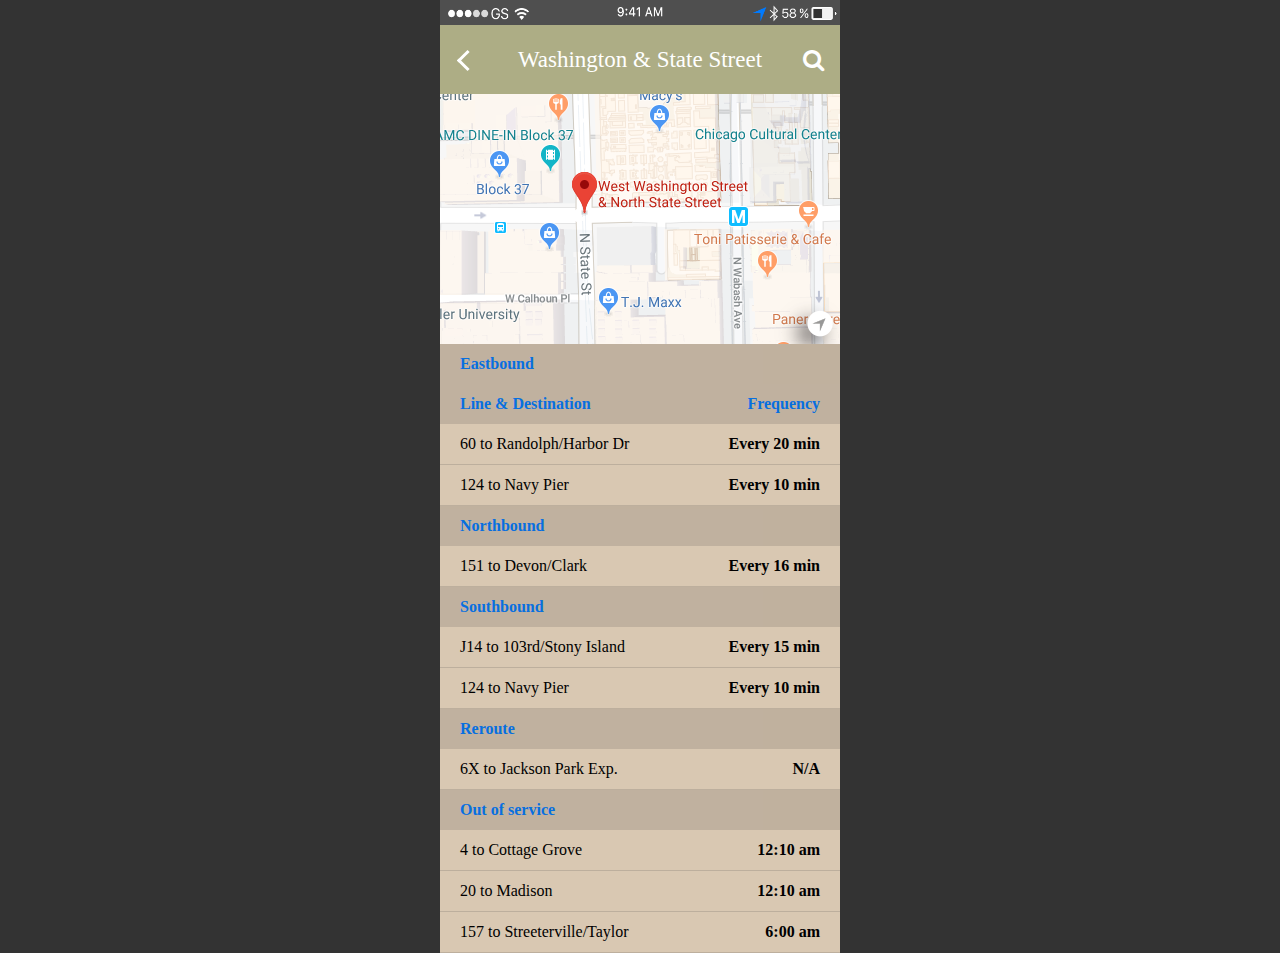
==== indeex.html @ e88f370f "first commit" ====
<!DOCTYPE html>
<html>
  <head>
    <meta charset="utf-8">
    <title></title>
    <link rel="stylesheet" type="text/css" href="css/reset.css">
    <link rel="stylesheet" type="text/css" href="css/stylee.css" />
      <link href="http://cdnjs.cloudflare.com/ajax/libs/font-awesome/4.3.0/css/font-awesome.css" 
  rel="stylesheet"  type='text/css'>
  </head>
  <body>
    <section class="container">
         <div class="top"></div>
        <div class="header">
            <h1>Washington & State Street</h1>
        <i class="arrow left"></i>
                <i class="fa fa-search" aria-hidden="true" style="font-size: 2.3em;"></i>
                    </div>
            <section class="image">
              <div class="route" div id="content-wrapper"></div>
        </section>
      </section>
        <section class="lists">
            <ul>
        <div class="content2">
            <li><span class="title">Eastbound</span></li>    
        </div>
        <div class="content2">
            <li class="label">Line & Destination</li>
            <li class="label2">Frequency</li>
              </div>
        <div class="content">
            <li>60 to Randolph/Harbor Dr</li>
            <li class="minutes">Every 20 min</li>
            </div>
       <div class="content">
           <li>124 to Navy Pier</li>
            <li class="minutes">Every 10 min</li>
              </div>
            <div class="content2">
            <li><span class="title">Northbound</span></li>
            </div>
            <div class="content">
            <li>151 to Devon/Clark</li>
            <li class="minutes">Every 16 min</li>
            </div>
               <div class="content2">
            <li><span class="title">Southbound</span></li>
            </div>
          <div class="content">
              <li>J14 to 103rd/Stony Island</li>
            <li class="minutes">Every 15 min</li>
          </div>
          <div class="content">
              <li>124 to Navy Pier</li>
            <li class="minutes">Every 10 min</li>
            </div>
            <div class="content2">
            <li><span class="title">Reroute</span></li>
            </div>
          <div class="content">
              <li>6X to Jackson Park Exp.</li>
            <li class="minutes">N/A</li>
          </div>
              <div class="content2">
            <li><span class="title">Out of service</span></li>
            </div>
          <div class="content">
              <li>4 to Cottage Grove</li>
            <li class="minutes">12:10 am</li>
          </div>
          <div class="content">
              <li>20 to Madison</li>
            <li class="minutes">12:10 am</li>
          </div>
          <div class="content">
              <li>157 to Streeterville/Taylor</li>
            <li class="minutes">6:00 am</li>
          </div>
            </ul>
      </section>
  </body>
</html>
---- css/stylee.css ----
*, *:before, *:after {
  box-sizing: border-box;
}

body {
  background-color: #333;
  font-family: sans-serif;
  font-size: 10px;
  padding: 0px;
}

.container, .lists {
  margin: 0 auto;
  width: 400px;
}

.fa {
  display: inline-block;
  position: relative;
  left: 345px;
  color: white;
  bottom: 23px;
}

.left {
    transform: rotate(135deg);
    -webkit-transform: rotate(135deg);
    border: solid white;
    border-width: 0 3px 3px 0;
    display: inline-block;
    padding: 6px;
    position: relative;
    bottom: 23px;
    left: 20px;
}

.route {
  height: 250px;
  background-image: url(../map.png);
  background-position: fixed; 
  width: 100%;
}

.top {
  background-image: url(../top.png);
  height: 25px;
  background-size: cover;
}

.content, .content2 {
  background-color: #D9C8B2;
  box-sizing: border-box;
  padding-top: 3%; 
  padding-bottom: 7%;
  width: 100%; 
}

.content {
  border-bottom: .5px solid #BDAF9D;

}

.content2 {
    opacity: 0.85;
}

.title {
  background-color: #D9C8B2;
}

.content:hover {
  background-color: lightgoldenrodyellow; 
}

h1 {
  font-size: 23px;
  font-family: "Helvetica Neue";
  text-align: center;
  color: white;
  padding-top: 23px;
}

.header {
  background-color: #ADAD85;
}

li {
  font-size: 16px;
  font-family: "Helvetica Neue";
  display: inline; 
  position: relative; 
  float: left; 
  padding-left: 20px; 
  font-weight: 500; 
}

li.minutes {
  display: inline; 
  position: relative; 
  padding-right: 20px; 
  float: right; 
  font-weight: 600;
  font-family: "Helvetica Neue"; 
}

li.label { 
    font-size: 16px; 
    color: rgb(0, 122, 255);
    font-weight: 600;
    font-family: "Helvetica Neue";
}

li.label2 {
    display: inline; 
    position: relative; 
    padding-right: 20px; 
    float: right; 
    font-size: 16px; 
    color: rgb(0, 122, 255); 
    font-weight: 600; 
}

li span.title {
    color: rgb(0, 122, 255); 
    font-size: 16px;
    font-weight: 600; 
    font-family: "Helvetica Neue"
}
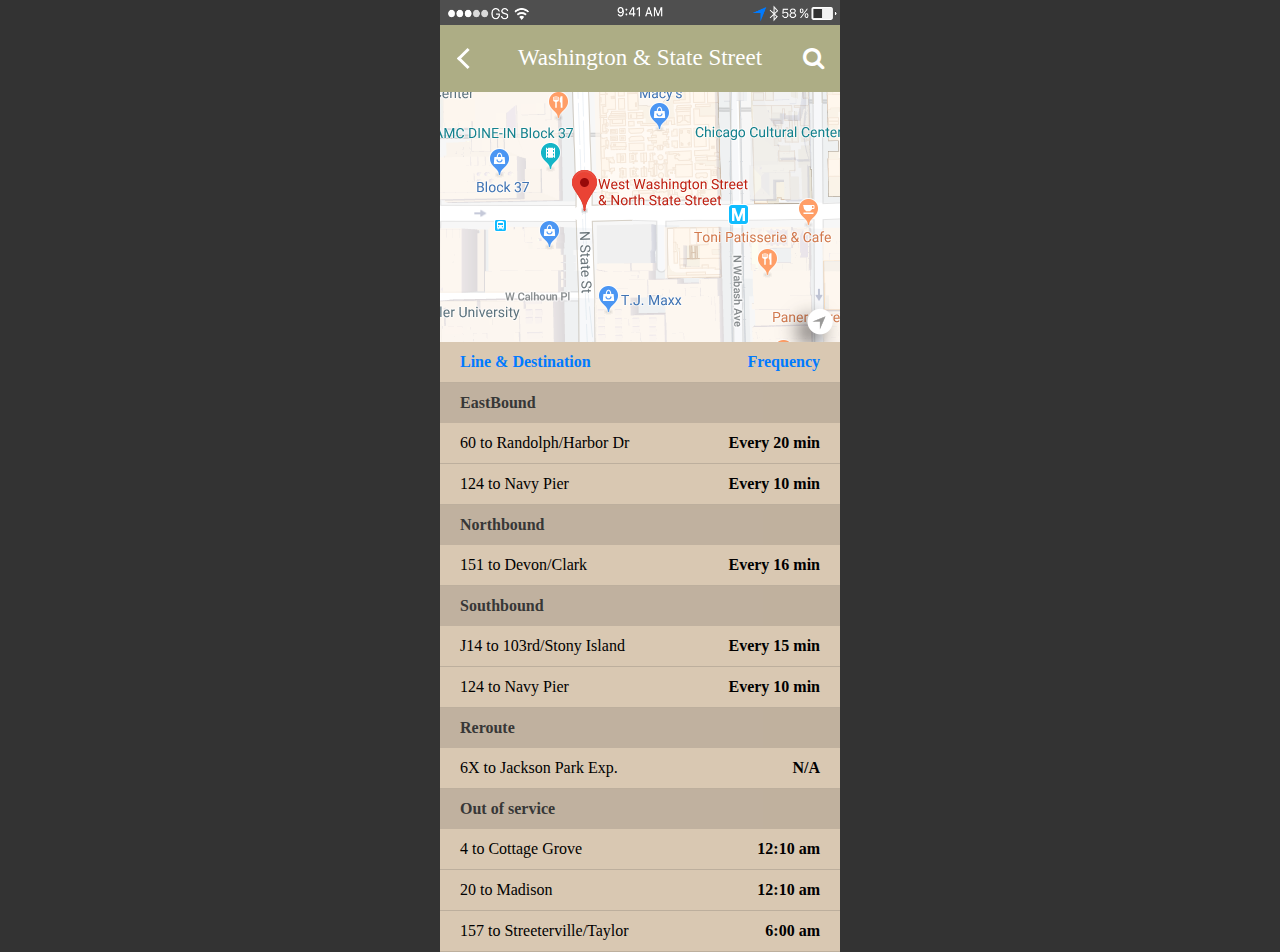
==== commit 03c0e44b: "third commit" ====
--- a/indeex.html
+++ b/indeex.html
@@ -22,61 +22,61 @@
       </section>
         <section class="lists">
             <ul>
-        <div class="content2">
-            <li><span class="title">Eastbound</span></li>    
-        </div>
-        <div class="content2">
+        <ul class="content">
             <li class="label">Line & Destination</li>
             <li class="label2">Frequency</li>
-              </div>
-        <div class="content">
+              </ul>
+        <ul class="content2">
+            <li><span class="title">EastBound</span></li>
+        </ul>
+        <ul class="content">
             <li>60 to Randolph/Harbor Dr</li>
             <li class="minutes">Every 20 min</li>
-            </div>
-       <div class="content">
+            </ul>
+       <ul class="content">
            <li>124 to Navy Pier</li>
             <li class="minutes">Every 10 min</li>
-              </div>
-            <div class="content2">
+              </ul>
+            <ul class="content2">
             <li><span class="title">Northbound</span></li>
-            </div>
-            <div class="content">
+            </ul>
+            <ul class="content">
             <li>151 to Devon/Clark</li>
             <li class="minutes">Every 16 min</li>
-            </div>
-               <div class="content2">
+            </ul>
+               <ul class="content2">
             <li><span class="title">Southbound</span></li>
-            </div>
-          <div class="content">
+            </ul>
+          <ul class="content">
               <li>J14 to 103rd/Stony Island</li>
             <li class="minutes">Every 15 min</li>
-          </div>
-          <div class="content">
+          </ul>
+          <ul class="content">
               <li>124 to Navy Pier</li>
             <li class="minutes">Every 10 min</li>
-            </div>
-            <div class="content2">
+            </ul>
+            <ul class="content2">
             <li><span class="title">Reroute</span></li>
-            </div>
-          <div class="content">
+            </ul>
+          <ul class="content">
               <li>6X to Jackson Park Exp.</li>
             <li class="minutes">N/A</li>
-          </div>
-              <div class="content2">
+            </ul>
+              <ul class="content2">
             <li><span class="title">Out of service</span></li>
-            </div>
-          <div class="content">
+            </ul>
+          <ul class="content">
               <li>4 to Cottage Grove</li>
             <li class="minutes">12:10 am</li>
-          </div>
-          <div class="content">
+          </ul>
+          <ul class="content">
               <li>20 to Madison</li>
             <li class="minutes">12:10 am</li>
-          </div>
-          <div class="content">
+          </ul>
+          <ul class="content">
               <li>157 to Streeterville/Taylor</li>
             <li class="minutes">6:00 am</li>
-          </div>
+          </ul>
             </ul>
       </section>
   </body>
--- a/css/stylee.css
+++ b/css/stylee.css
@@ -4,9 +4,7 @@
 
 body {
   background-color: #333;
-  font-family: sans-serif;
   font-size: 10px;
-  padding: 0px;
 }
 
 .container, .lists {
@@ -36,13 +34,13 @@
 
 .route {
   height: 250px;
-  background-image: url(../map.png);
+  background-image: url(../images/map.png);
   background-position: fixed; 
   width: 100%;
 }
 
 .top {
-  background-image: url(../top.png);
+  background-image: url(../images/top.png);
   height: 25px;
   background-size: cover;
 }
@@ -57,7 +55,6 @@
 
 .content {
   border-bottom: .5px solid #BDAF9D;
-
 }
 
 .content2 {
@@ -77,7 +74,7 @@
   font-family: "Helvetica Neue";
   text-align: center;
   color: white;
-  padding-top: 23px;
+  padding-top: 21px;
 }
 
 .header {
@@ -121,7 +118,7 @@
 }
 
 li span.title {
-    color: rgb(0, 122, 255); 
+    color: #383838; 
     font-size: 16px;
     font-weight: 600; 
     font-family: "Helvetica Neue"
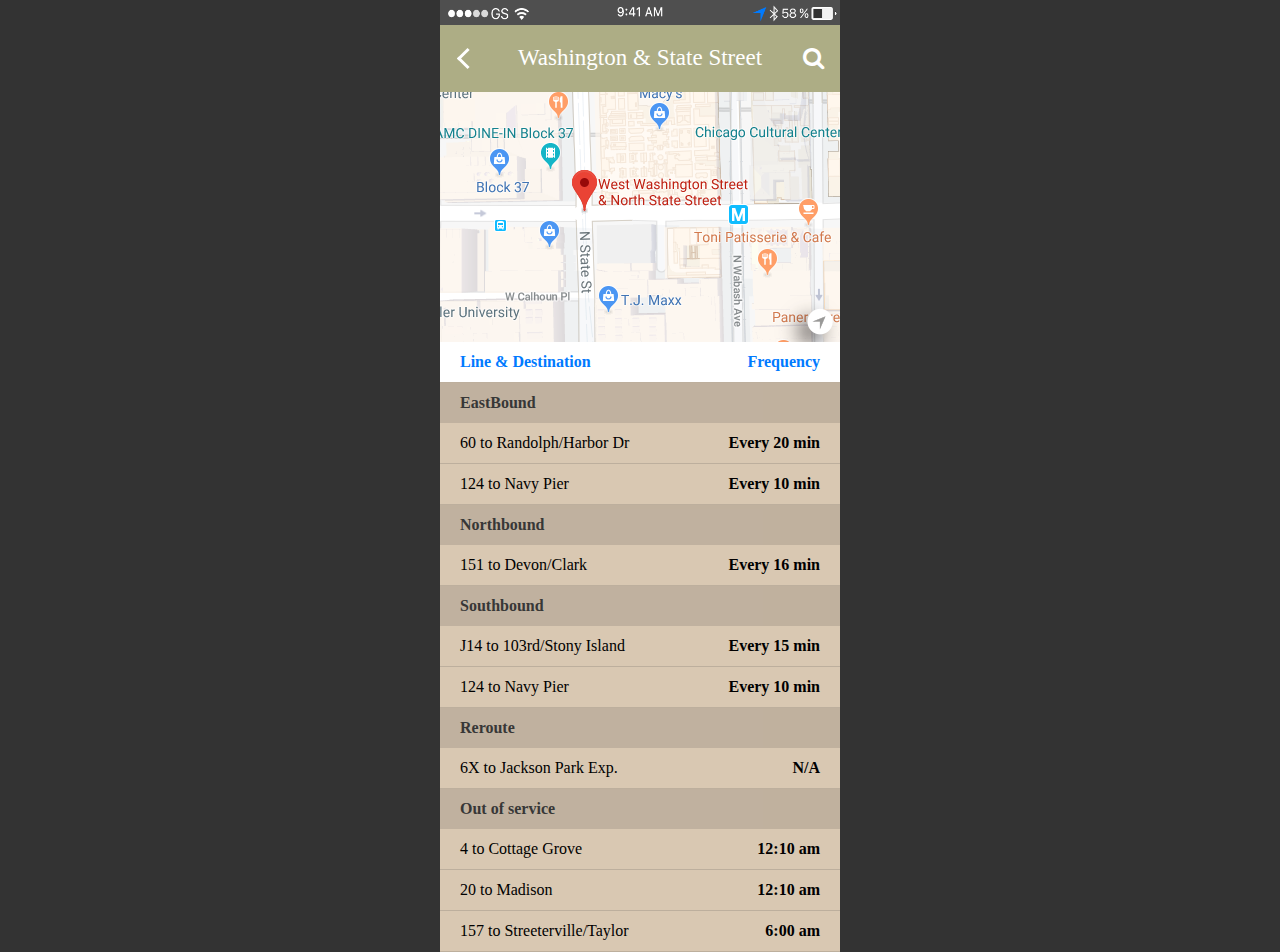
==== commit d7d9d38d: "fourth commit" ====
--- a/indeex.html
+++ b/indeex.html
@@ -22,7 +22,7 @@
       </section>
         <section class="lists">
             <ul>
-        <ul class="content">
+        <ul class="content3">
             <li class="label">Line & Destination</li>
             <li class="label2">Frequency</li>
               </ul>
--- a/css/stylee.css
+++ b/css/stylee.css
@@ -45,7 +45,7 @@
   background-size: cover;
 }
 
-.content, .content2 {
+.content, .content2, .content3 {
   background-color: #D9C8B2;
   box-sizing: border-box;
   padding-top: 3%; 
@@ -53,12 +53,16 @@
   width: 100%; 
 }
 
-.content {
+.content, .content3 {
   border-bottom: .5px solid #BDAF9D;
 }
 
 .content2 {
     opacity: 0.85;
+}
+
+.content3 {
+  background-color: #ffffff; 
 }
 
 .title {
